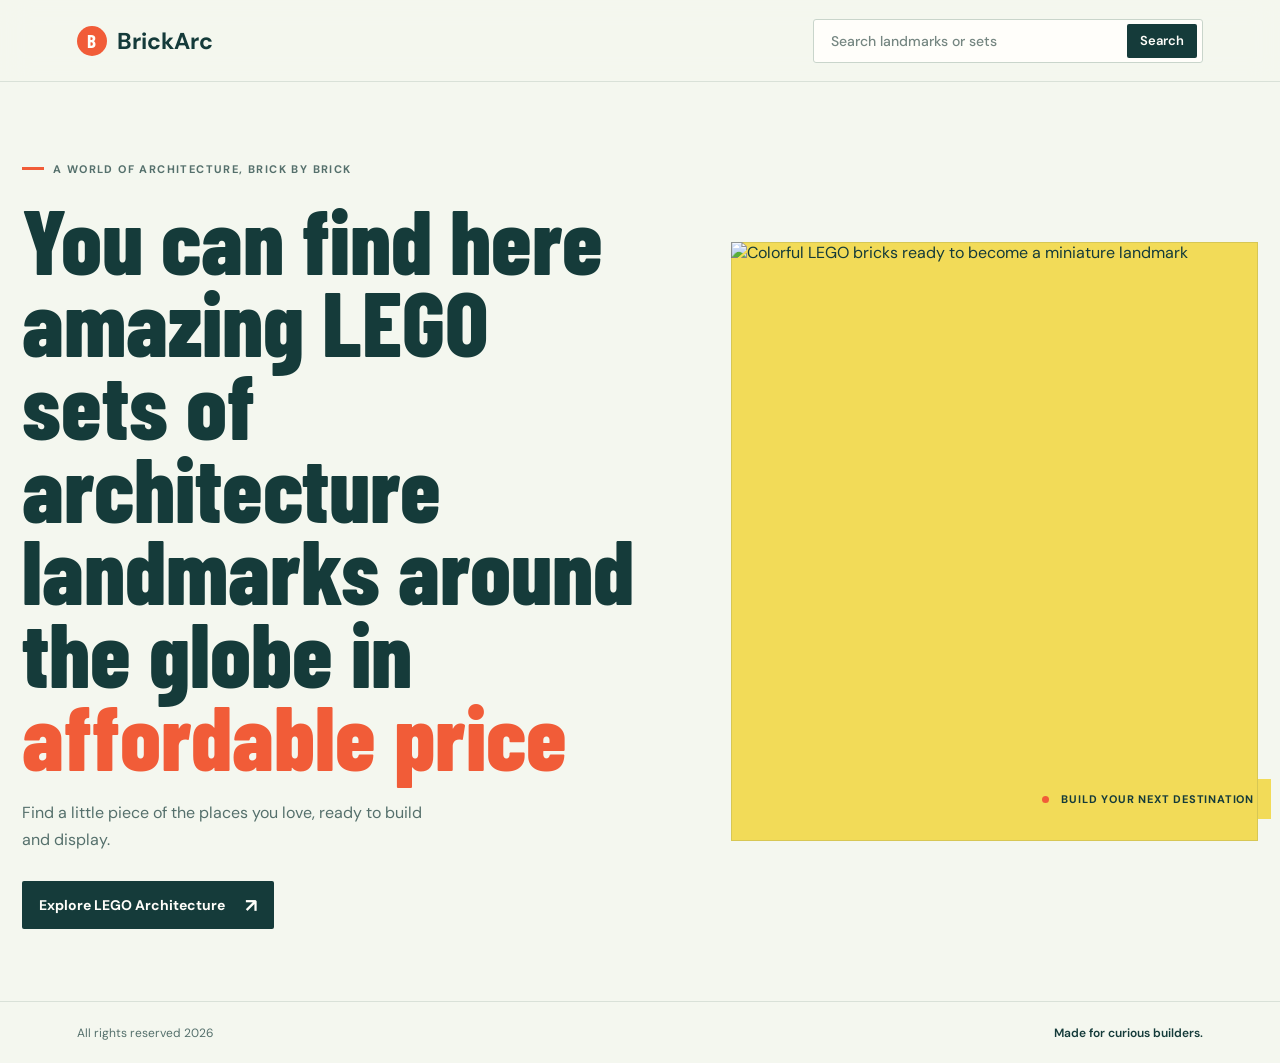
==== index.html @ c0f4e9f4 "first commit" ====
<!doctype html>
<html lang="en">
  <head>
    <meta charset="utf-8" />
    <meta name="viewport" content="width=device-width, initial-scale=1" />
    <meta
      name="description"
      content="Discover LEGO Architecture sets inspired by iconic landmarks around the world."
    />
    <title>BrickArc | Build somewhere remarkable</title>
    <link rel="preconnect" href="https://fonts.googleapis.com" />
    <link rel="preconnect" href="https://fonts.gstatic.com" crossorigin />
    <link
      href="https://fonts.googleapis.com/css2?family=Barlow+Condensed:wght@600;700;800&family=DM+Sans:wght@400;500;600;700&display=swap"
      rel="stylesheet"
    />
    <style>
      :root {
        color-scheme: light;
        --ink: #153b3a;
        --muted: #55706c;
        --paper: #f4f7ef;
        --white: #fffefa;
        --orange: #f15c38;
        --yellow: #f2db58;
        --line: #d9e1d8;
        --display: "Barlow Condensed", Impact, sans-serif;
        --body: "DM Sans", sans-serif;
      }

      * {
        box-sizing: border-box;
      }

      body {
        min-width: 320px;
        min-height: 100vh;
        margin: 0;
        display: flex;
        flex-direction: column;
        color: var(--ink);
        background: var(--paper);
        font-family: var(--body);
      }

      a {
        color: inherit;
      }

      .site-header {
        position: sticky;
        z-index: 5;
        top: 0;
        display: flex;
        min-height: 82px;
        align-items: center;
        justify-content: space-between;
        gap: 28px;
        padding: 16px clamp(22px, 6vw, 92px);
        border-bottom: 1px solid var(--line);
        background: rgb(244 247 239 / 94%);
        backdrop-filter: blur(14px);
      }

      .brand {
        display: inline-flex;
        align-items: center;
        gap: 10px;
        color: var(--ink);
        font-size: 23px;
        font-weight: 700;
        letter-spacing: 0;
        text-decoration: none;
      }

      .brand-mark {
        display: grid;
        width: 30px;
        height: 30px;
        place-items: center;
        border-radius: 50%;
        color: var(--white);
        background: var(--orange);
        font-family: var(--display);
        font-size: 19px;
        line-height: 1;
      }

      .search-form {
        display: flex;
        width: min(100%, 390px);
        min-height: 44px;
        align-items: center;
        gap: 8px;
        padding: 4px 5px 4px 15px;
        border: 1px solid #c9d5cb;
        border-radius: 3px;
        background: var(--white);
      }

      .search-form:focus-within {
        outline: 2px solid var(--orange);
        outline-offset: 2px;
      }

      .search-form input {
        width: 100%;
        min-width: 0;
        border: 0;
        outline: 0;
        color: var(--ink);
        background: transparent;
        font: 500 14px var(--body);
      }

      .search-form input::placeholder {
        color: #758681;
      }

      .search-form button {
        flex: 0 0 auto;
        min-height: 34px;
        padding: 0 13px;
        border: 0;
        border-radius: 2px;
        color: var(--white);
        background: var(--ink);
        cursor: pointer;
        font: 600 13px var(--body);
      }

      .search-form button:hover {
        background: var(--orange);
      }

      main {
        display: grid;
        width: min(100% - 44px, 1280px);
        flex: 1;
        grid-template-columns: minmax(0, 1.08fr) minmax(320px, 0.92fr);
        align-items: center;
        gap: clamp(36px, 7vw, 96px);
        margin: 0 auto;
        padding: clamp(48px, 8vh, 88px) 0;
      }

      .hero-copy {
        position: relative;
        z-index: 1;
        animation: arrive 650ms ease-out both;
      }

      .eyebrow {
        display: inline-flex;
        align-items: center;
        gap: 9px;
        margin: 0 0 22px;
        color: var(--muted);
        font-size: 11px;
        font-weight: 700;
        letter-spacing: 1.4px;
        text-transform: uppercase;
      }

      .eyebrow::before {
        width: 22px;
        height: 3px;
        background: var(--orange);
        content: "";
      }

      h1 {
        max-width: 730px;
        margin: 0;
        font-family: var(--display);
        font-size: clamp(58px, 7.1vw, 100px);
        font-weight: 800;
        letter-spacing: 0;
        line-height: 0.91;
        text-wrap: balance;
      }

      h1 span {
        color: var(--orange);
      }

      .hero-note {
        max-width: 410px;
        margin: 24px 0 0;
        color: var(--muted);
        font-size: 16px;
        line-height: 1.65;
      }

      .explore-link {
        display: inline-flex;
        min-height: 48px;
        align-items: center;
        gap: 20px;
        margin-top: 28px;
        padding: 0 17px;
        border-radius: 2px;
        color: var(--white);
        background: var(--ink);
        font-size: 14px;
        font-weight: 700;
        text-decoration: none;
        transition: background 160ms ease, transform 160ms ease;
      }

      .explore-link:hover {
        transform: translateY(-2px);
        background: var(--orange);
      }

      .explore-link span {
        font-size: 19px;
        line-height: 1;
      }

      .hero-art {
        position: relative;
        min-width: 0;
        animation: arrive 750ms 100ms ease-out both;
      }

      .image-frame {
        position: relative;
        aspect-ratio: 0.88;
        overflow: hidden;
        background: var(--yellow);
      }

      .image-frame::before {
        position: absolute;
        z-index: 1;
        inset: 0;
        border: 1px solid rgb(21 59 58 / 12%);
        content: "";
        pointer-events: none;
      }

      .image-frame img {
        width: 100%;
        height: 100%;
        object-fit: cover;
        object-position: center;
      }

      .image-caption {
        position: absolute;
        right: -13px;
        bottom: 22px;
        display: flex;
        max-width: calc(100% - 14px);
        align-items: center;
        gap: 12px;
        padding: 13px 17px;
        color: var(--ink);
        background: var(--yellow);
        font-size: 11px;
        font-weight: 700;
        letter-spacing: 0.8px;
        text-transform: uppercase;
      }

      .image-caption::before {
        width: 7px;
        height: 7px;
        flex: 0 0 7px;
        border-radius: 50%;
        background: var(--orange);
        content: "";
      }

      .site-footer {
        display: flex;
        min-height: 62px;
        align-items: center;
        justify-content: space-between;
        gap: 16px;
        padding: 16px clamp(22px, 6vw, 92px);
        border-top: 1px solid var(--line);
        color: var(--muted);
        font-size: 12px;
      }

      .footer-note {
        color: var(--ink);
        font-weight: 600;
      }

      @keyframes arrive {
        from {
          opacity: 0;
          transform: translateY(14px);
        }

        to {
          opacity: 1;
          transform: translateY(0);
        }
      }

      @media (min-width: 1500px) {
        h1 {
          font-size: 104px;
        }
      }

      @media (max-width: 760px) {
        .site-header {
          min-height: 72px;
          gap: 16px;
          padding-inline: 20px;
        }

        .brand {
          gap: 8px;
          font-size: 20px;
        }

        .brand-mark {
          width: 27px;
          height: 27px;
          font-size: 17px;
        }

        .search-form {
          width: min(58%, 320px);
          min-height: 40px;
          padding-left: 10px;
        }

        .search-form input {
          font-size: 12px;
        }

        .search-form button {
          min-height: 30px;
          padding-inline: 9px;
          font-size: 12px;
        }

        main {
          width: min(100% - 40px, 560px);
          grid-template-columns: 1fr;
          gap: 42px;
          padding-block: 60px 54px;
        }

        h1 {
          max-width: 560px;
          font-size: clamp(58px, 12vw, 84px);
        }

        .hero-note {
          margin-top: 19px;
          font-size: 15px;
        }

        .hero-art {
          width: min(100%, 430px);
          justify-self: center;
        }

        .image-frame {
          aspect-ratio: 1.1;
        }

        .image-caption {
          right: -7px;
        }

        .site-footer {
          padding-inline: 20px;
        }
      }

      @media (max-width: 410px) {
        .site-header {
          gap: 10px;
          padding-inline: 14px;
        }

        .brand {
          font-size: 18px;
        }

        .brand-mark {
          width: 24px;
          height: 24px;
          font-size: 16px;
        }

        .search-form {
          width: 57%;
        }

        .search-form input::placeholder {
          color: transparent;
        }

        main {
          width: calc(100% - 32px);
          padding-top: 48px;
        }

        h1 {
          font-size: 56px;
        }

        .site-footer {
          align-items: flex-start;
          flex-direction: column;
          gap: 6px;
          padding-block: 14px;
        }
      }

      @media (prefers-reduced-motion: reduce) {
        *,
        *::before,
        *::after {
          animation-duration: 0.01ms !important;
          animation-iteration-count: 1 !important;
          scroll-behavior: auto !important;
          transition-duration: 0.01ms !important;
        }
      }
    </style>
  </head>
  <body>
    <header class="site-header">
      <a class="brand" href="#home" aria-label="BrickArc home">
        <span class="brand-mark" aria-hidden="true">B</span>
        BrickArc
      </a>
      <form
        class="search-form"
        action="https://www.lego.com/en-us/search"
        method="get"
        role="search"
        aria-label="Search LEGO sets"
      >
        <input
          type="search"
          name="q"
          placeholder="Search landmarks or sets"
          aria-label="Search landmarks or sets"
          required
        />
        <button type="submit">Search</button>
      </form>
    </header>

    <main id="home">
      <section class="hero-copy" aria-labelledby="hero-title">
        <p class="eyebrow">A world of architecture, brick by brick</p>
        <h1 id="hero-title">
          You can find here amazing LEGO sets of architecture landmarks around the globe in
          <span>affordable price</span>
        </h1>
        <p class="hero-note">
          Find a little piece of the places you love, ready to build and display.
        </p>
        <a
          class="explore-link"
          href="https://www.lego.com/en-us/themes/architecture"
          target="_blank"
          rel="noreferrer"
        >
          Explore LEGO Architecture <span aria-hidden="true">↗</span>
        </a>
      </section>

      <div class="hero-art">
        <div class="image-frame">
          <img
            src="https://images.unsplash.com/photo-1587654780291-39c9404d746b?auto=format&fit=crop&w=1100&q=85"
            alt="Colorful LEGO bricks ready to become a miniature landmark"
            fetchpriority="high"
          />
        </div>
        <div class="image-caption">Build your next destination</div>
      </div>
    </main>

    <footer class="site-footer">
      <span>All rights reserved <span id="year"></span></span>
      <span class="footer-note">Made for curious builders.</span>
    </footer>

    <script>
      document.getElementById("year").textContent = new Date().getFullYear();
    </script>
  </body>
</html>
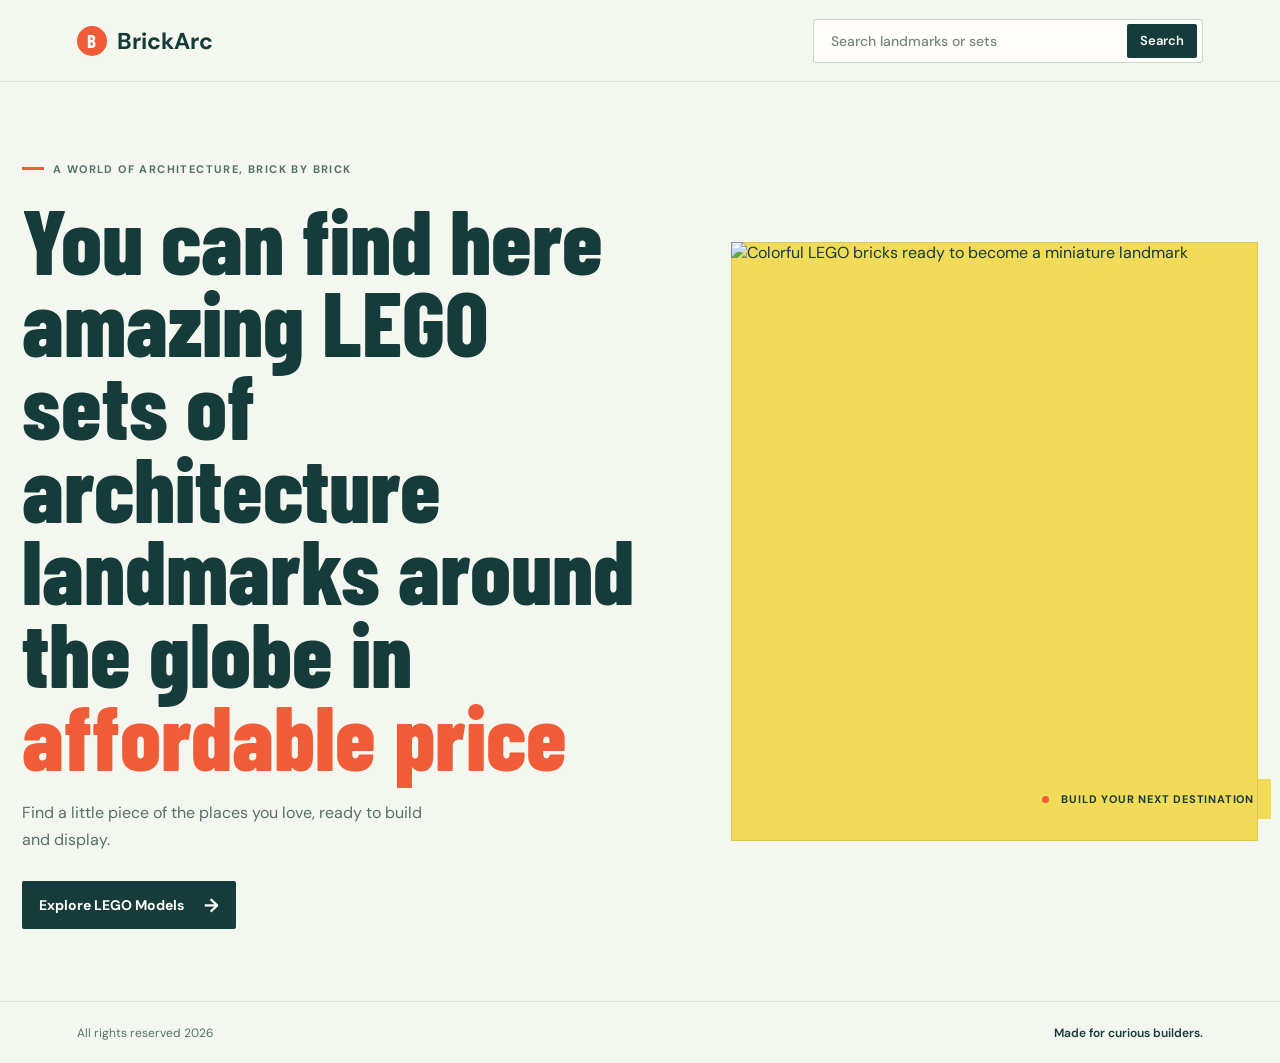
==== commit 9f4bc1bf: "added products page" ====
--- a/index.html
+++ b/index.html
@@ -466,11 +466,9 @@
         </p>
         <a
           class="explore-link"
-          href="https://www.lego.com/en-us/themes/architecture"
-          target="_blank"
-          rel="noreferrer"
+          href="#"
         >
-          Explore LEGO Architecture <span aria-hidden="true">↗</span>
+          Explore LEGO Models <span aria-hidden="true">→</span>
         </a>
       </section>
 
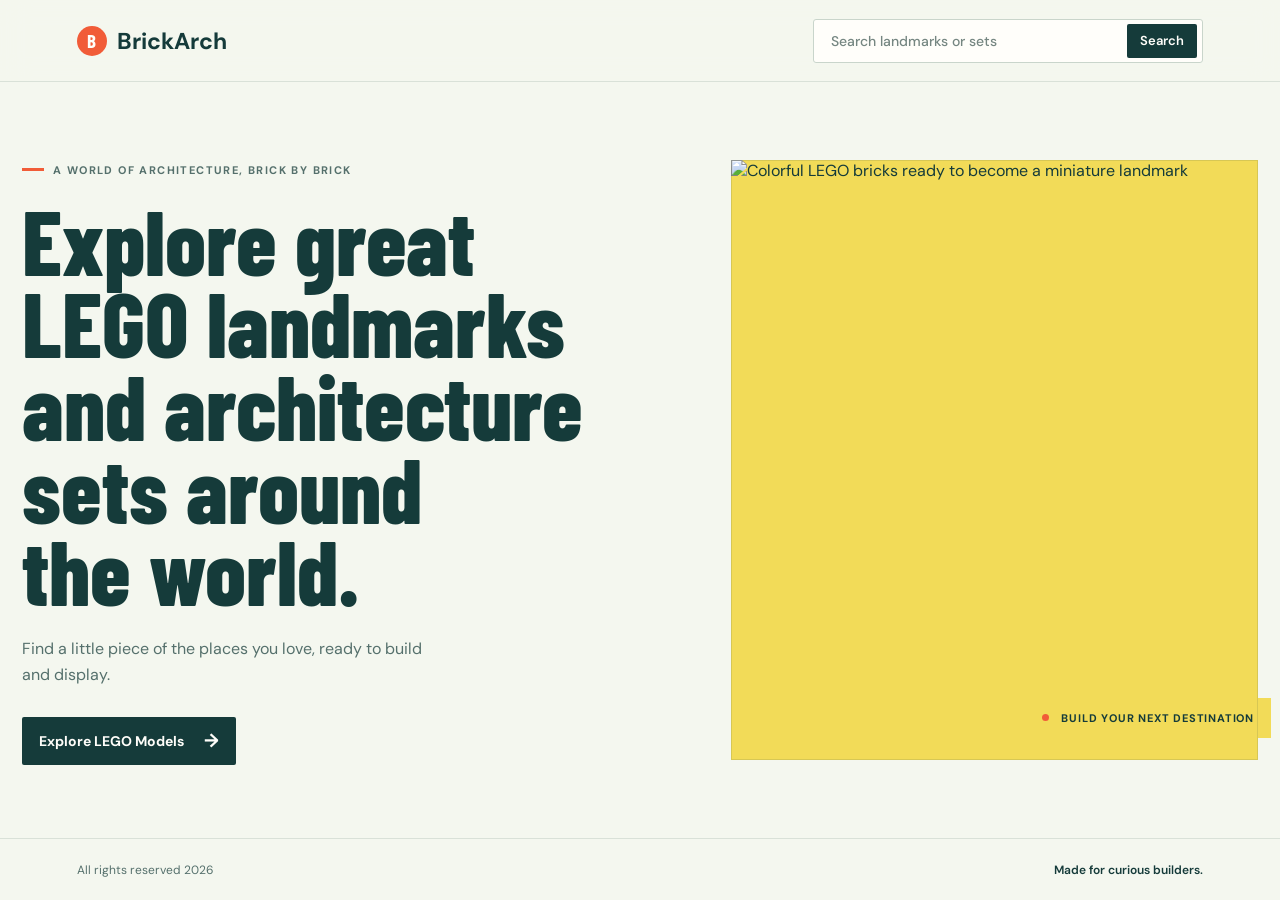
==== commit 160191b3: "changed title" ====
--- a/index.html
+++ b/index.html
@@ -7,7 +7,7 @@
       name="description"
       content="Discover LEGO Architecture sets inspired by iconic landmarks around the world."
     />
-    <title>BrickArc | Build somewhere remarkable</title>
+    <title>BrickArch | Build somewhere remarkable</title>
     <link rel="preconnect" href="https://fonts.googleapis.com" />
     <link rel="preconnect" href="https://fonts.gstatic.com" crossorigin />
     <link
@@ -432,9 +432,9 @@
   </head>
   <body>
     <header class="site-header">
-      <a class="brand" href="#home" aria-label="BrickArc home">
+      <a class="brand" href="#home" aria-label="BrickArch home">
         <span class="brand-mark" aria-hidden="true">B</span>
-        BrickArc
+        BrickArch
       </a>
       <form
         class="search-form"
@@ -458,16 +458,14 @@
       <section class="hero-copy" aria-labelledby="hero-title">
         <p class="eyebrow">A world of architecture, brick by brick</p>
         <h1 id="hero-title">
-          You can find here amazing LEGO sets of architecture landmarks around the globe in
-          <span>affordable price</span>
+          Explore great LEGO landmarks and architecture sets around the world.
+          <!-- You can find here amazing LEGO sets of architecture landmarks around the globe in -->
+          <!-- <span>affordable price</span> -->
         </h1>
         <p class="hero-note">
           Find a little piece of the places you love, ready to build and display.
         </p>
-        <a
-          class="explore-link"
-          href="#"
-        >
+        <a class="explore-link" href="products.html" aria-label="Explore LEGO Models">
           Explore LEGO Models <span aria-hidden="true">→</span>
         </a>
       </section>
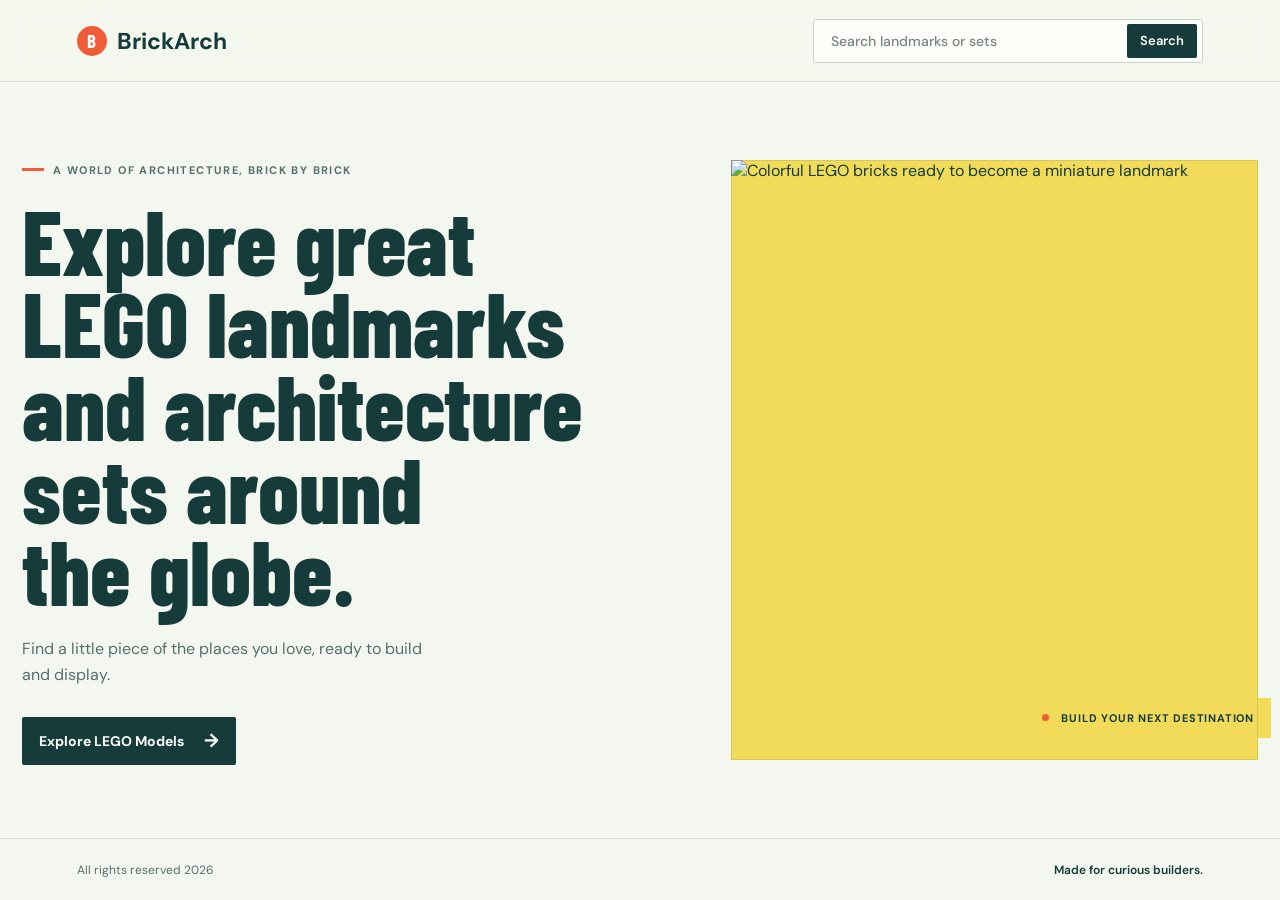
==== commit 753f59ec: "arranged files" ====
--- a/index.html
+++ b/index.html
@@ -458,14 +458,14 @@
       <section class="hero-copy" aria-labelledby="hero-title">
         <p class="eyebrow">A world of architecture, brick by brick</p>
         <h1 id="hero-title">
-          Explore great LEGO landmarks and architecture sets around the world.
+          Explore great LEGO landmarks and architecture sets around the globe.
           <!-- You can find here amazing LEGO sets of architecture landmarks around the globe in -->
           <!-- <span>affordable price</span> -->
         </h1>
         <p class="hero-note">
           Find a little piece of the places you love, ready to build and display.
         </p>
-        <a class="explore-link" href="products.html" aria-label="Explore LEGO Models">
+        <a class="explore-link" href="#" aria-label="Explore LEGO Models">
           Explore LEGO Models <span aria-hidden="true">→</span>
         </a>
       </section>
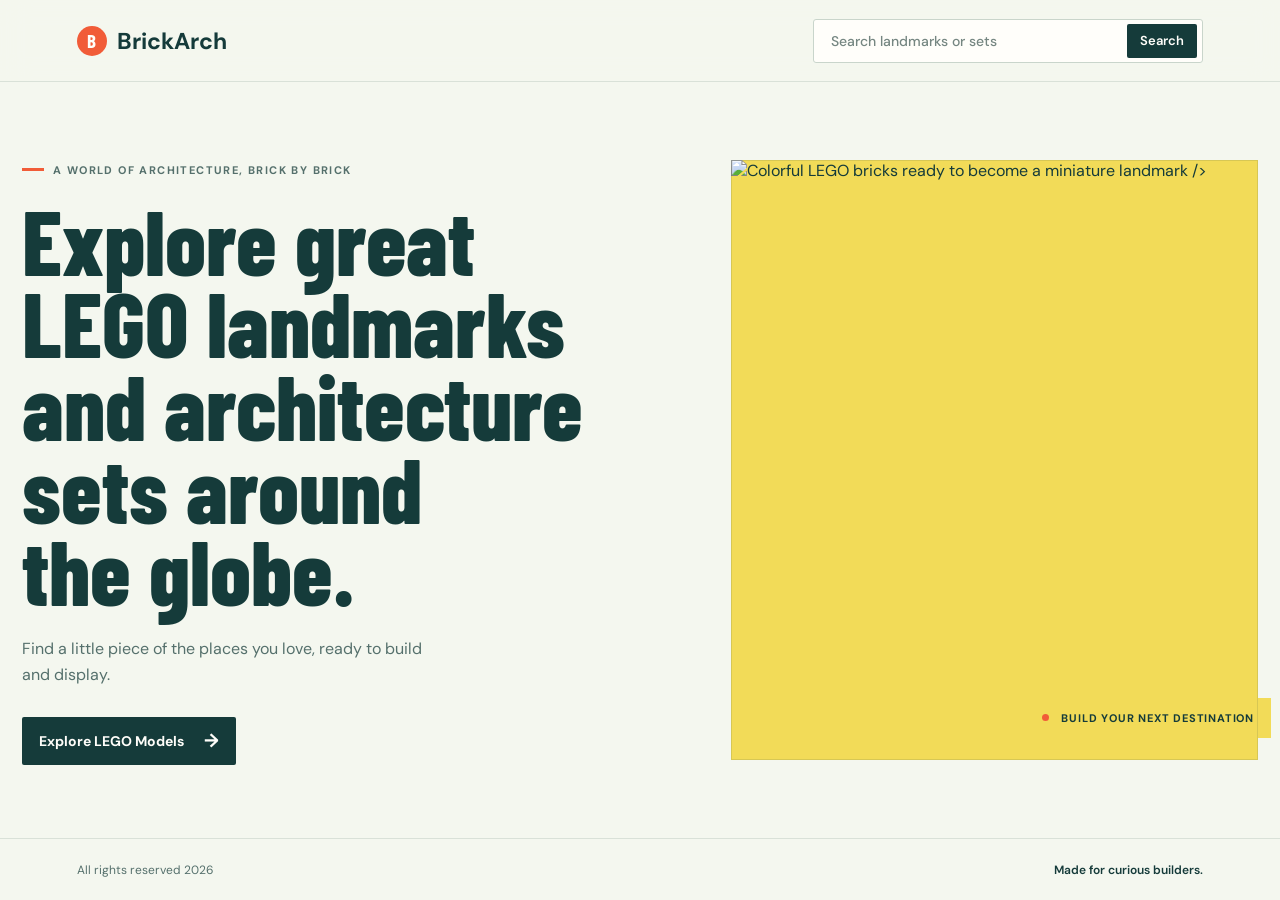
==== commit 43bddced: "replace home image" ====
--- a/index.html
+++ b/index.html
@@ -473,9 +473,9 @@
       <div class="hero-art">
         <div class="image-frame">
           <img
-            src="https://images.unsplash.com/photo-1587654780291-39c9404d746b?auto=format&fit=crop&w=1100&q=85"
-            alt="Colorful LEGO bricks ready to become a miniature landmark"
-            fetchpriority="high"
+            src="static/images/lego-manhattan2.png"
+            <!-- alt="Colorful LEGO bricks ready to become a miniature landmark" -->
+            <!-- fetchpriority="high" -->
           />
         </div>
         <div class="image-caption">Build your next destination</div>
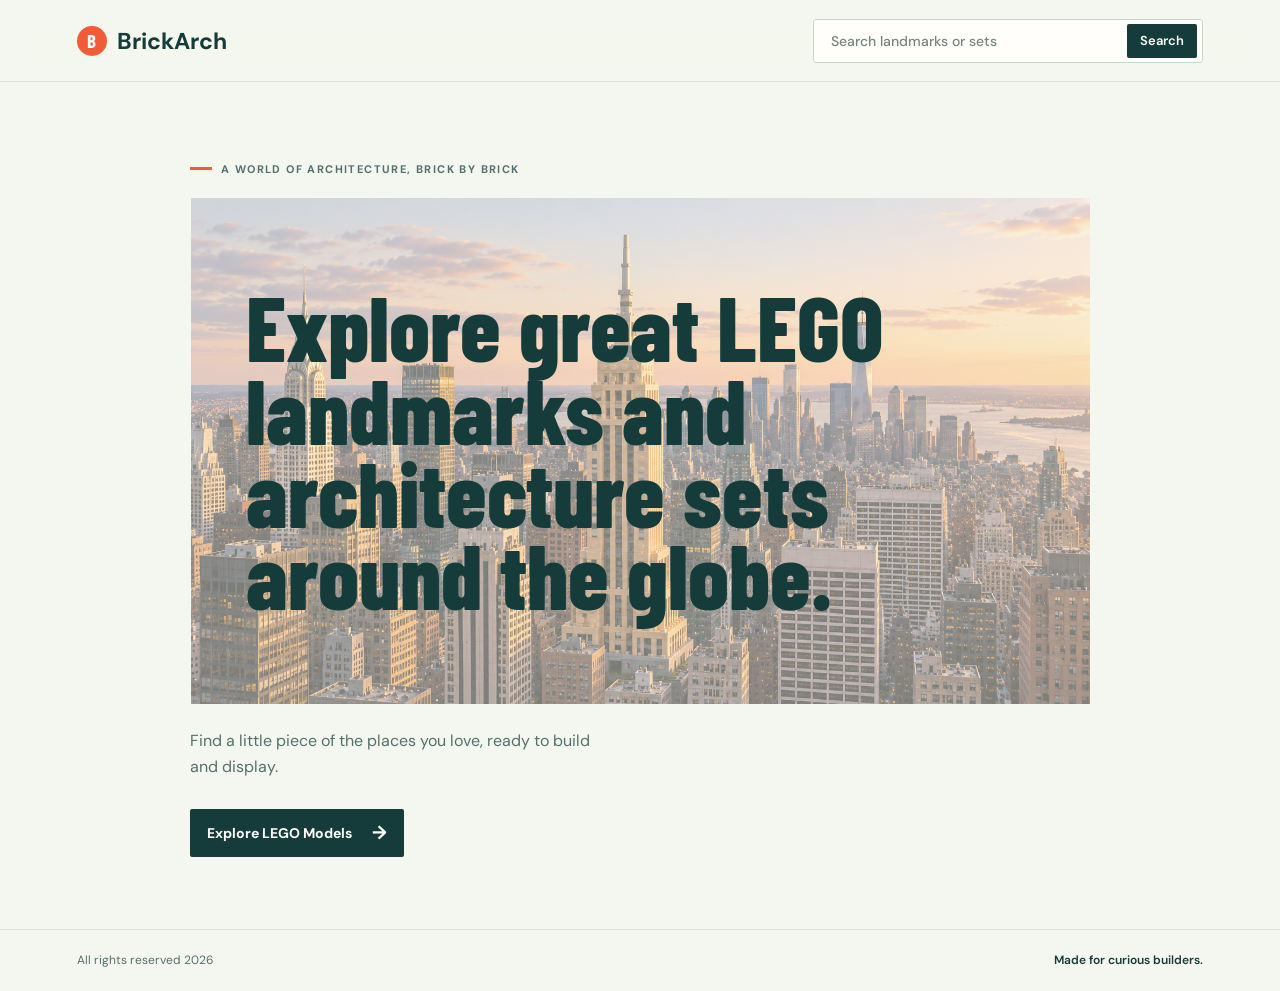
==== commit 1fbb3334: "u" ====
--- a/index.html
+++ b/index.html
@@ -137,7 +137,7 @@
         display: grid;
         width: min(100% - 44px, 1280px);
         flex: 1;
-        grid-template-columns: minmax(0, 1.08fr) minmax(320px, 0.92fr);
+        grid-template-columns: minmax(0, 1fr);
         align-items: center;
         gap: clamp(36px, 7vw, 96px);
         margin: 0 auto;
@@ -147,6 +147,8 @@
       .hero-copy {
         position: relative;
         z-index: 1;
+        width: min(100%, 900px);
+        margin-inline: auto;
         animation: arrive 650ms ease-out both;
       }
 
@@ -170,8 +172,21 @@
       }
 
       h1 {
-        max-width: 730px;
+        display: flex;
+        width: 100%;
+        max-width: 900px;
+        min-height: 0;
+        aspect-ratio: 16 / 9;
+        align-items: center;
         margin: 0;
+        padding: clamp(24px, 5vw, 56px);
+        background-color: var(--paper);
+        background-image:
+          linear-gradient(rgb(244 247 239 / 48%), rgb(244 247 239 / 48%)),
+          url("static/images/lego-manhattan2.png");
+        background-position: center;
+        background-repeat: no-repeat;
+        background-size: 100% 100%, contain;
         font-family: var(--display);
         font-size: clamp(58px, 7.1vw, 100px);
         font-weight: 800;
@@ -218,61 +233,6 @@
         line-height: 1;
       }
 
-      .hero-art {
-        position: relative;
-        min-width: 0;
-        animation: arrive 750ms 100ms ease-out both;
-      }
-
-      .image-frame {
-        position: relative;
-        aspect-ratio: 0.88;
-        overflow: hidden;
-        background: var(--yellow);
-      }
-
-      .image-frame::before {
-        position: absolute;
-        z-index: 1;
-        inset: 0;
-        border: 1px solid rgb(21 59 58 / 12%);
-        content: "";
-        pointer-events: none;
-      }
-
-      .image-frame img {
-        width: 100%;
-        height: 100%;
-        object-fit: cover;
-        object-position: center;
-      }
-
-      .image-caption {
-        position: absolute;
-        right: -13px;
-        bottom: 22px;
-        display: flex;
-        max-width: calc(100% - 14px);
-        align-items: center;
-        gap: 12px;
-        padding: 13px 17px;
-        color: var(--ink);
-        background: var(--yellow);
-        font-size: 11px;
-        font-weight: 700;
-        letter-spacing: 0.8px;
-        text-transform: uppercase;
-      }
-
-      .image-caption::before {
-        width: 7px;
-        height: 7px;
-        flex: 0 0 7px;
-        border-radius: 50%;
-        background: var(--orange);
-        content: "";
-      }
-
       .site-footer {
         display: flex;
         min-height: 62px;
@@ -357,19 +317,6 @@
         .hero-note {
           margin-top: 19px;
           font-size: 15px;
-        }
-
-        .hero-art {
-          width: min(100%, 430px);
-          justify-self: center;
-        }
-
-        .image-frame {
-          aspect-ratio: 1.1;
-        }
-
-        .image-caption {
-          right: -7px;
         }
 
         .site-footer {
@@ -469,17 +416,6 @@
           Explore LEGO Models <span aria-hidden="true">→</span>
         </a>
       </section>
-
-      <div class="hero-art">
-        <div class="image-frame">
-          <img
-            src="static/images/lego-manhattan2.png"
-            <!-- alt="Colorful LEGO bricks ready to become a miniature landmark" -->
-            <!-- fetchpriority="high" -->
-          />
-        </div>
-        <div class="image-caption">Build your next destination</div>
-      </div>
     </main>
 
     <footer class="site-footer">
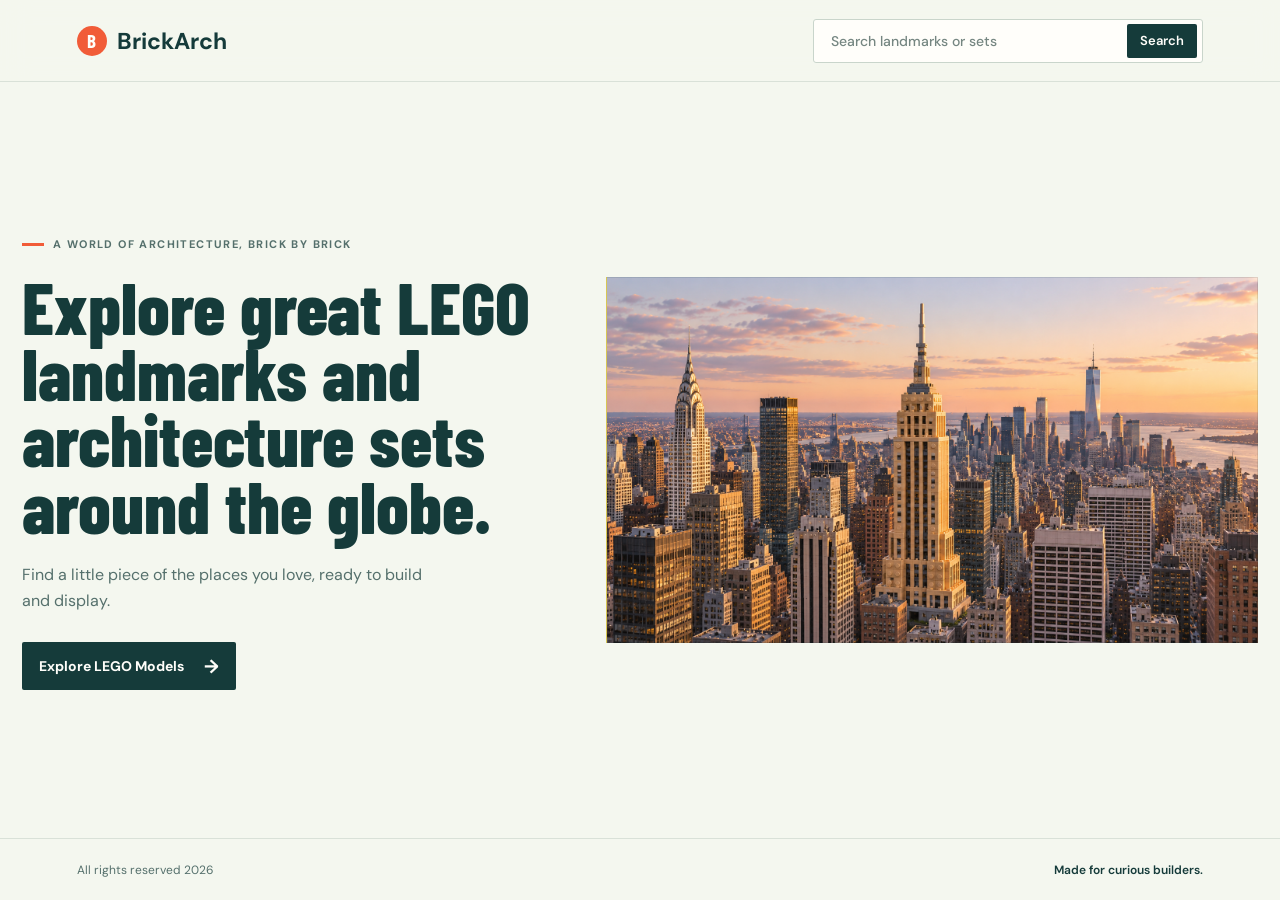
==== commit 6286ef9f: "updated products.json" ====
--- a/index.html
+++ b/index.html
@@ -137,9 +137,9 @@
         display: grid;
         width: min(100% - 44px, 1280px);
         flex: 1;
-        grid-template-columns: minmax(0, 1fr);
-        align-items: center;
-        gap: clamp(36px, 7vw, 96px);
+        grid-template-columns: minmax(0, 0.9fr) minmax(320px, 1.1fr);
+        align-items: center;
+        gap: clamp(24px, 4vw, 56px);
         margin: 0 auto;
         padding: clamp(48px, 8vh, 88px) 0;
       }
@@ -147,8 +147,6 @@
       .hero-copy {
         position: relative;
         z-index: 1;
-        width: min(100%, 900px);
-        margin-inline: auto;
         animation: arrive 650ms ease-out both;
       }
 
@@ -172,23 +170,10 @@
       }
 
       h1 {
-        display: flex;
-        width: 100%;
-        max-width: 900px;
-        min-height: 0;
-        aspect-ratio: 16 / 9;
-        align-items: center;
+        max-width: 730px;
         margin: 0;
-        padding: clamp(24px, 5vw, 56px);
-        background-color: var(--paper);
-        background-image:
-          linear-gradient(rgb(244 247 239 / 48%), rgb(244 247 239 / 48%)),
-          url("static/images/lego-manhattan2.png");
-        background-position: center;
-        background-repeat: no-repeat;
-        background-size: 100% 100%, contain;
         font-family: var(--display);
-        font-size: clamp(58px, 7.1vw, 100px);
+        font-size: clamp(46.4px, 5.68vw, 80px);
         font-weight: 800;
         letter-spacing: 0;
         line-height: 0.91;
@@ -233,6 +218,61 @@
         line-height: 1;
       }
 
+      .hero-art {
+        position: relative;
+        min-width: 0;
+        animation: arrive 750ms 100ms ease-out both;
+      }
+
+      .image-frame {
+        position: relative;
+        aspect-ratio: 16 / 9;
+        overflow: hidden;
+        background: var(--yellow);
+      }
+
+      .image-frame::before {
+        position: absolute;
+        z-index: 1;
+        inset: 0;
+        border: 1px solid rgb(21 59 58 / 12%);
+        content: "";
+        pointer-events: none;
+      }
+
+      .image-frame img {
+        width: 100%;
+        height: 100%;
+        object-fit: contain;
+        object-position: center;
+      }
+
+      .image-caption {
+        position: absolute;
+        right: -13px;
+        bottom: 22px;
+        display: flex;
+        max-width: calc(100% - 14px);
+        align-items: center;
+        gap: 12px;
+        padding: 13px 17px;
+        color: var(--ink);
+        background: var(--yellow);
+        font-size: 11px;
+        font-weight: 700;
+        letter-spacing: 0.8px;
+        text-transform: uppercase;
+      }
+
+      .image-caption::before {
+        width: 7px;
+        height: 7px;
+        flex: 0 0 7px;
+        border-radius: 50%;
+        background: var(--orange);
+        content: "";
+      }
+
       .site-footer {
         display: flex;
         min-height: 62px;
@@ -264,7 +304,7 @@
 
       @media (min-width: 1500px) {
         h1 {
-          font-size: 104px;
+          font-size: 83.2px;
         }
       }
 
@@ -311,12 +351,25 @@
 
         h1 {
           max-width: 560px;
-          font-size: clamp(58px, 12vw, 84px);
+          font-size: clamp(46.4px, 9.6vw, 67.2px);
         }
 
         .hero-note {
           margin-top: 19px;
           font-size: 15px;
+        }
+
+        .hero-art {
+          width: min(100%, 430px);
+          justify-self: center;
+        }
+
+        .image-frame {
+          aspect-ratio: 16 / 9;
+        }
+
+        .image-caption {
+          right: -7px;
         }
 
         .site-footer {
@@ -354,7 +407,7 @@
         }
 
         h1 {
-          font-size: 56px;
+          font-size: 44.8px;
         }
 
         .site-footer {
@@ -416,6 +469,17 @@
           Explore LEGO Models <span aria-hidden="true">→</span>
         </a>
       </section>
+
+      <div class="hero-art">
+        <div class="image-frame">
+          <img
+            src="static/images/lego-manhattan2.png"
+            <!-- alt="Colorful LEGO bricks ready to become a miniature landmark" -->
+            <!-- fetchpriority="high" -->
+          />
+        </div>
+        <!-- <div class="image-caption">Build your next destination</div> -->
+      </div>
     </main>
 
     <footer class="site-footer">
